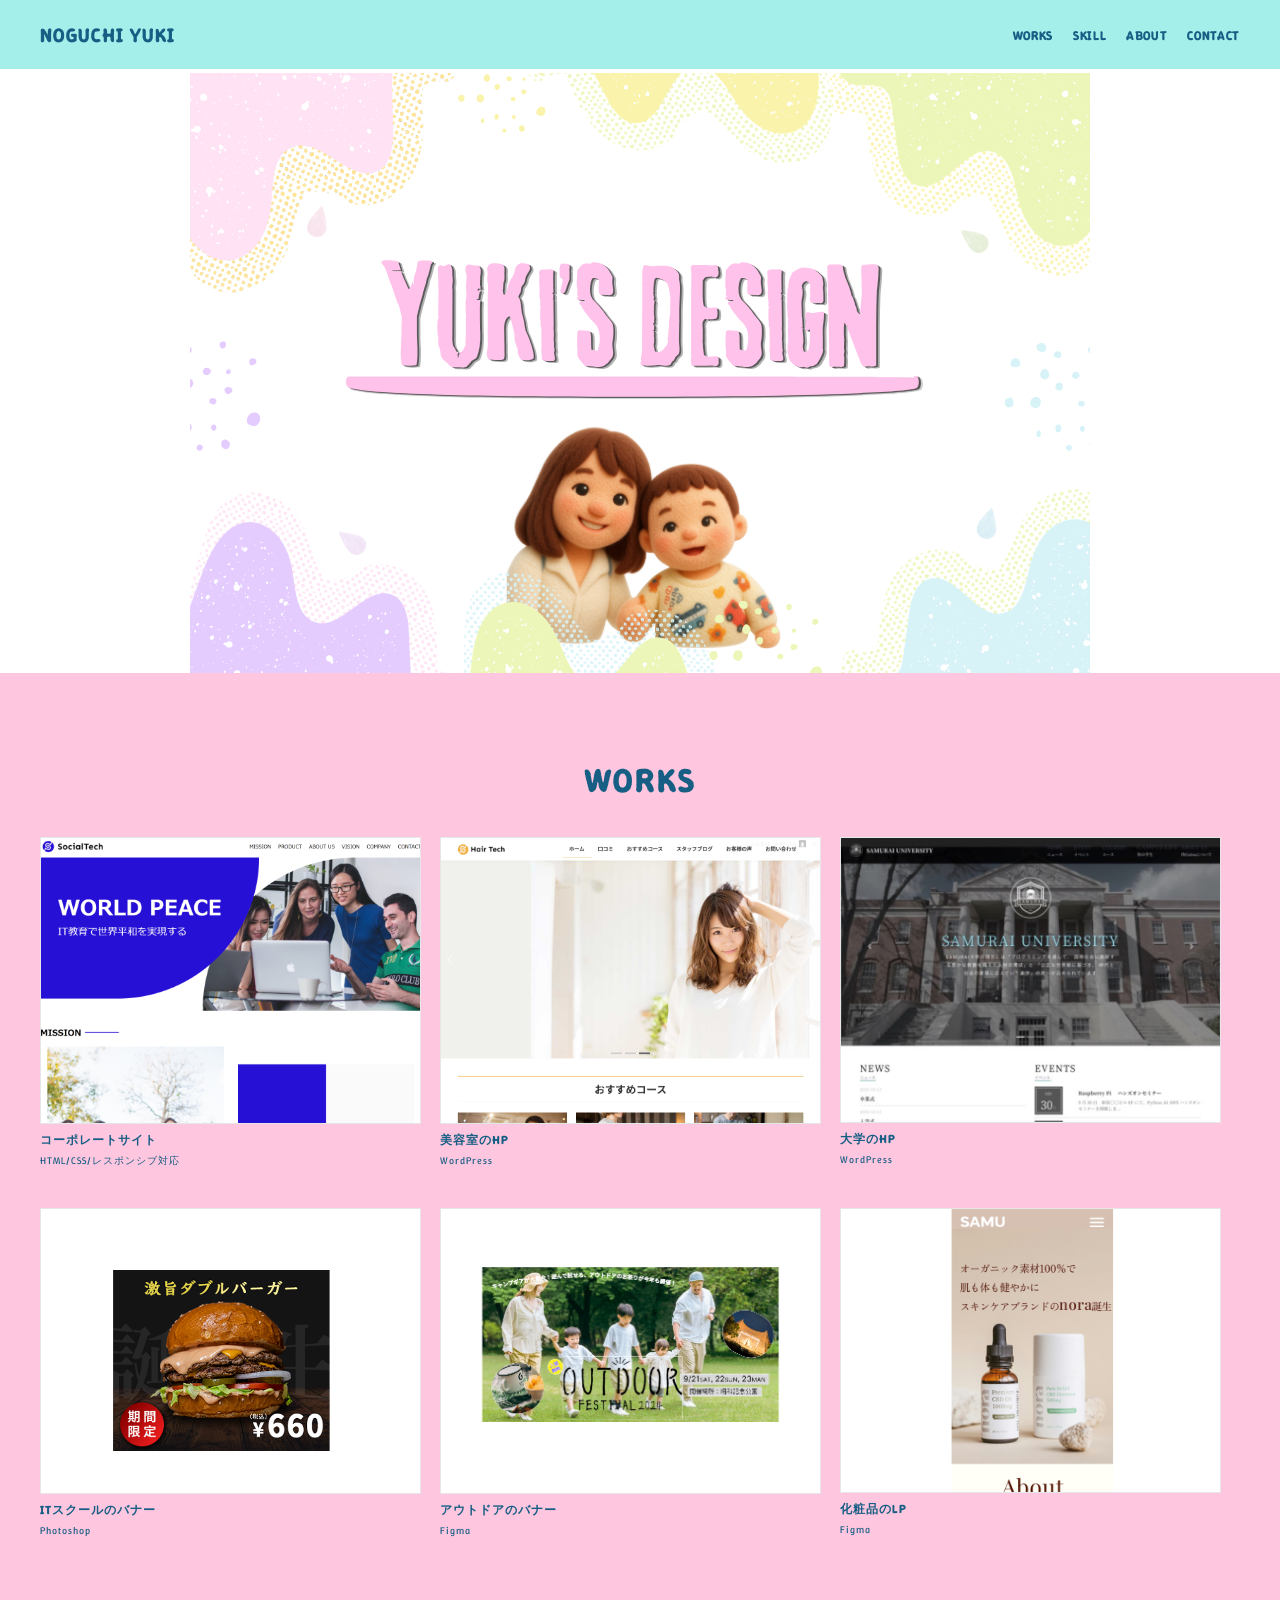
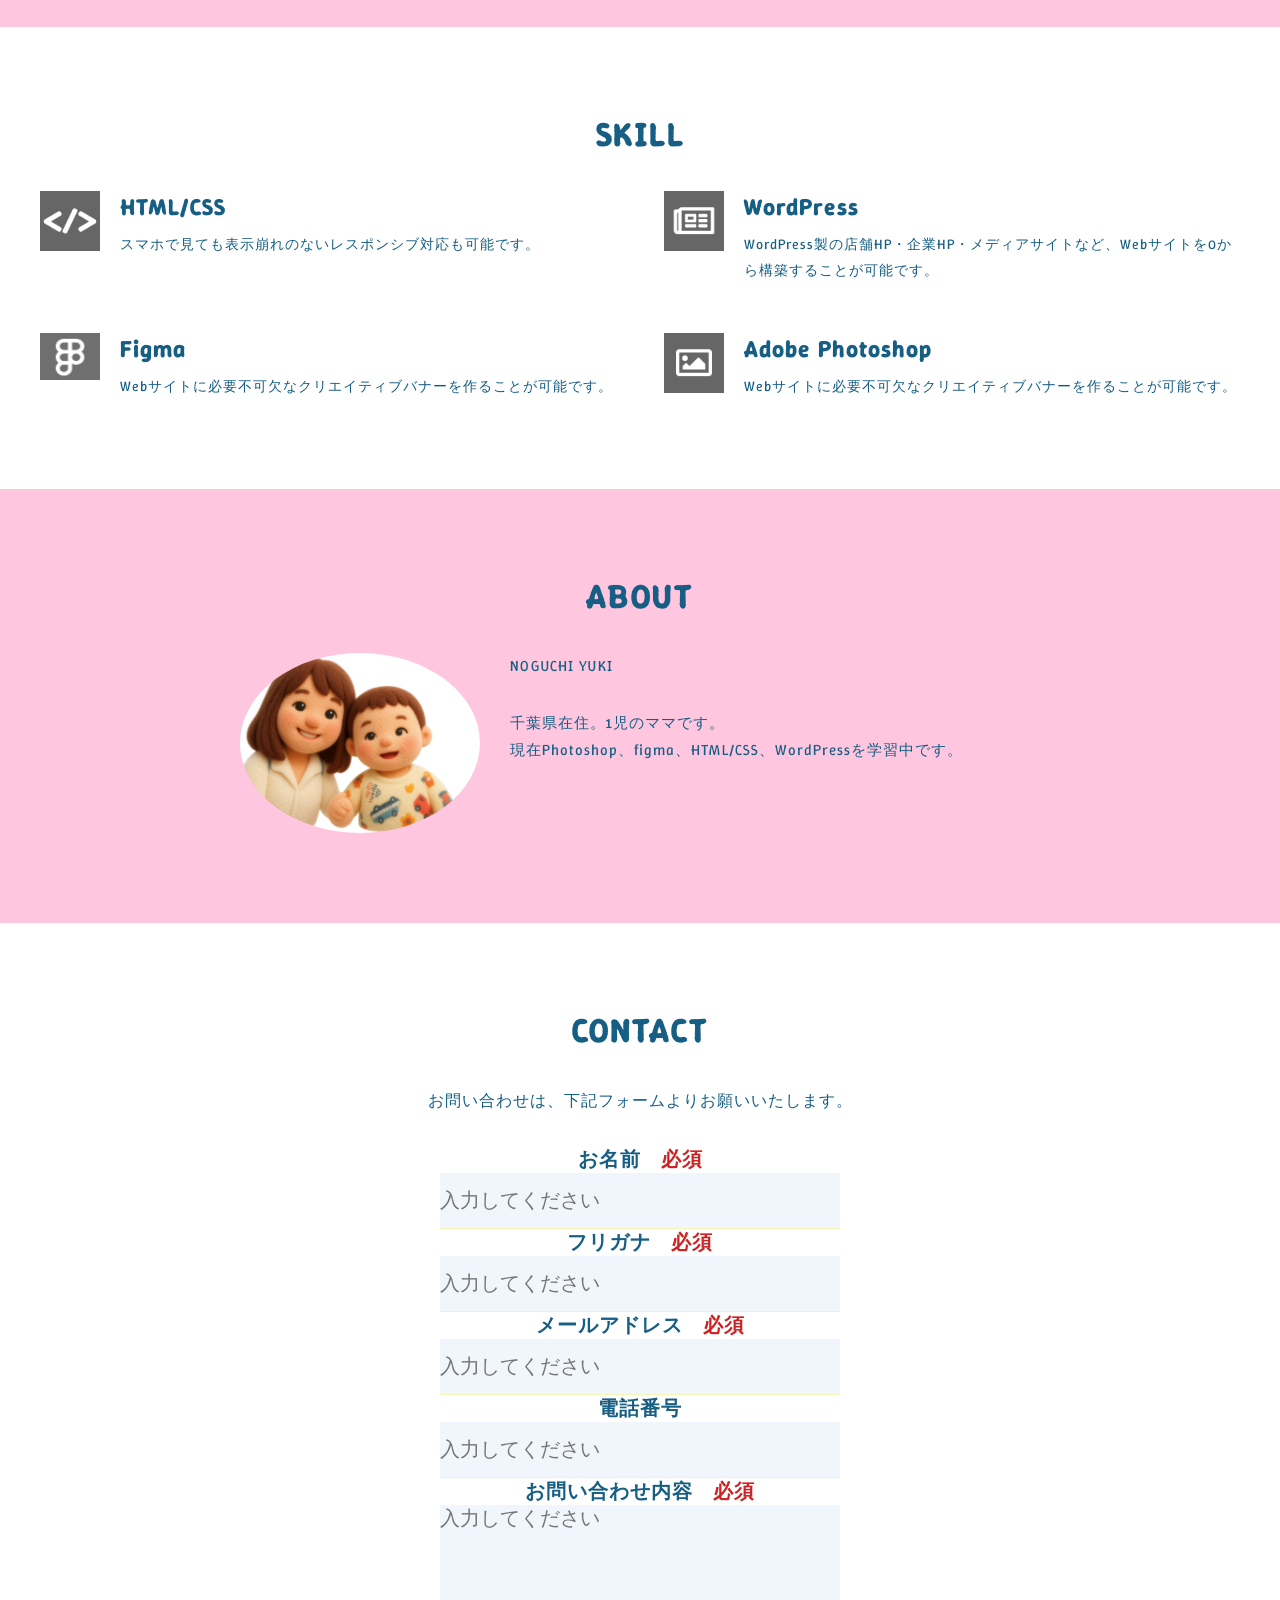
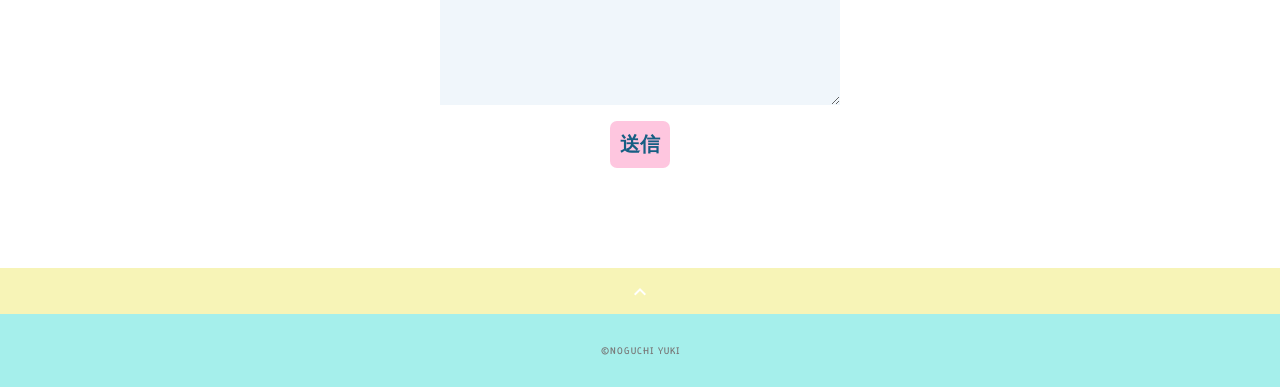
==== index.html @ 24662259 "2回目コミット" ====
<!DOCTYPE html>
<html>
<head>
  <meta charset="utf-8">
  <meta name="viewport" content="width=device-width, initial-scale=1.0, maximum-scale=1.0, minimum-scale=1.0">
  <title>YUKI ポートフォリオ</title>
  <link rel="preconnect" href="https://fonts.googleapis.com">
  <link rel="preconnect" href="https://fonts.gstatic.com" crossorigin>
  <link href="https://fonts.googleapis.com/css2?family=Chewy&family=M+PLUS+U:wght@100..900&family=Winky+Rough:ital,wght@0,300..900;1,300..900&display=swap" rel="stylesheet">
  <link href="https://fonts.googleapis.com/css?family=Material+Icons+Outlined" rel="stylesheet">
  <link href="css/ress.css" media="all" rel="stylesheet" type="text/css" />
  <link href="css/style.css" media="all" rel="stylesheet" type="text/css" />
</head>

<body>
  <div class="wrapper">
    
    <!-- header -->
    <header class="header ">
      <div class="container">
        <h1 class="header-logo">
          <a href="#">NOGUCHI YUKI</a>
        </h1>
        <nav class="gnav">
          <ul class="gnav-list">
            <li class="gnav-item"><a href="#works">WORKS</a></li>
            <li class="gnav-item"><a href="#skill">SKILL</a></li>
            <li class="gnav-item"><a href="#about">ABOUT</a></li>
            <li class="gnav-item"><a href="#contact">CONTACT</a></li>
          </ul>
        </nav>
      </div>
    </header>
    <!-- /header -->

    <main class="content">

      <!-- mv -->
      <div class="mv">
        <div class="mv-container">
          <img src="img/main.png" alt="">
        </div>
      </div>
      <!-- /mv -->

      <!-- works -->
      <section class="works section" id="works">
        <div class="container">
          <h2 class="title">WORKS</h2>
          <div class="works-list">
            <a class="works-item" href="works-1.html">
              <div class="works-img"><img src="img/works/html1.png" alt="html1" /></div>
              <p class="works-name">コーポレートサイト</p>
              <p class="works-info">HTML/CSS/レスポンシブ対応</p>
            </a>
          
            <a class="works-item" href="works-3.html">
              <div class="works-img"><img src="img/works/wordpress1.png" alt="WordPress" /></div>
              <p class="works-name">美容室のHP</p>
              <p class="works-info">WordPress</p>
            </a>
            <a class="works-item" href="works-6.html">
              <div class="works-img"><img src="img/works/wordpress2.png" alt="WordPress2" /></div>
              <p class="works-name">大学のHP</p>
              <p class="works-info">WordPress</p>
            </a>
            <a class="works-item" href="works-4.html">
              <div class="works-img"><img src="img/works/photoshop.png" alt="Photoshop" /></div>
              <p class="works-name">ITスクールのバナー</p>
              <p class="works-info">Photoshop</p>
            </a>
            <a class="works-item" href="works-2.html">
              <div class="works-img"><img src="img/works/figma2.png" alt="photoshop" /></div>
              <p class="works-name">アウトドアのバナー</p>
              <p class="works-info">Figma</p>
            </a>
            <a class="works-item" href="works-5.html">
              <div class="works-img"><img src="img/works/figma.png" alt="Figma" /></div>
              <p class="works-name">化粧品のLP</p>
              <p class="works-info">Figma</p>
            </a>
            
          </div>
        </div>
      </section>
      <!-- /works -->

      <!-- skill -->
      <section class="skill section" id="skill">
        <div class="container">
          <h2 class="title">SKILL</h2>
          <div class="skill-list">
            <div class="skill-item">
              <p class="skill-img"><img src="img/skills/html.png" alt="html"></p>
              <div class="skill-body">
                <h3 class="skill-name">HTML/CSS</h3>
                <p class="skill-text">
                  スマホで見ても表示崩れのないレスポンシブ対応も可能です。</p>
              </div>
            </div>
            <div class="skill-item">
              <p class="skill-img"><img src="img/skills/wordpress.png" alt="wordpress"></p>
              <div class="skill-body">
                <h3 class="skill-name">WordPress</h3>
                <p class="skill-text">
                  WordPress製の店舗HP・企業HP・メディアサイトなど、Webサイトを0から構築することが可能です。</p>
              </div>
            </div>
            <div class="skill-item">
              <p class="skill-img"><img src="img/skills/figma.png" alt="javascript"></p>
              <div class="skill-body">
                <h3 class="skill-name">Figma</h3>
                <p class="skill-text">
                  Webサイトに必要不可欠なクリエイティブバナーを作ることが可能です。</p>
              </div>
            </div>
            <div class="skill-item">
              <p class="skill-img"><img src="img/skills/photoshop.png" alt="photoshop"></p>
              <div class="skill-body">
                <h3 class="skill-name">Adobe Photoshop</h3>
                <p class="skill-text">
                  Webサイトに必要不可欠なクリエイティブバナーを作ることが可能です。</p>
              </div>
            </div>
            
          </div>
        </div>
      </section>
      <!-- /skill -->

      <!-- about -->
      <section class="about section" id="about">
        <div class="container">
          <h2 class="title">ABOUT</h2>
          <div class="profile">
            <p class="profile-img">
              <img src="img/about.png" alt="about">
            </p>
            <div class="profile-body">
              <p>
                NOGUCHI YUKI
              </p>
              <p>
                千葉県在住。1児のママです。<br>現在Photoshop、figma、HTML/CSS、WordPressを学習中です。
              </p>
              
            </div>
          </div>
        </div>
      </section>
      <!-- /about -->

      <!-- contact -->
      <section class="contact section" id="contact">
        <div class="container">
          <h2 class="title">CONTACT</h2>
          <p class="lead">
            お問い合わせは、<br class="sp-only">下記フォームよりお願いいたします。
          </p>


          <form>
            <div>
            <div class="contact-heading">
              <label class="contact-label">お名前<span class="contact-span">必須</span></label>
            </div>
            <div>
              <input type="text" name="name" placeholder="入力してください" class="contact-textbox">
            </div>
          </div>
          <div>
            <div class="contact-heading">
              <label class="contact-label">フリガナ<span class="contact-span">必須</span></label>
            </div>
            <div>
              <input type="text" name="hurigana" placeholder="入力してください" class="contact-textbox">
            </div>
          </div>
          <div>
            <div class="contact-heading">
              <label class="contact-label">メールアドレス<span class="contact-span">必須</span></label>
            </div>
            <div>
              <input type="text" name="email" placeholder="入力してください" class="contact-textbox">
            </div>
          </div>
          <div>
            <div class="contact-heading">
              <label class="contact-label">電話番号</label>
            </div>
            <div>
              <input type="text" name="tel" placeholder="入力してください" class="contact-textbox">
            </div>
          </div>
          <div>
            <div class="contact-heading">
              <label class="contact-label">お問い合わせ内容<span class="contact-span">必須</span></label>
            </div>
            <div>
              <textarea class="contact-textarea" placeholder="入力してください" name="message"></textarea>
            </div>
          </div>
          <div>
               
            <input type="submit" value="送信"  class="btn-submit">
          </form>
          
        </div>
      </section>
     
      <!-- /contact -->
      <div class="page-top" id="js-page-top">
        <span class="material-icons-outlined">expand_less</span>
      </div>
    </main>

    <!-- footer -->
    <footer class="footer">
      <div class="copyright">&copy;NOGUCHI YUKI</div>
    </footer>
    <!-- /footer -->

  </div>
  <script src="https://ajax.googleapis.com/ajax/libs/jquery/3.6.0/jquery.min.js"></script>
  <script type='text/javascript' src="js/script.js"></script>
</body>
</html>
---- css/ress.css ----
/*!
 * ress.css • v3.0.1
 * MIT License
 * github.com/filipelinhares/ress
 */

/* # =================================================================
   # Global selectors
   # ================================================================= */

html {
  box-sizing: border-box;
  word-break: normal;
  -moz-tab-size: 4;
  tab-size: 4;

  -webkit-text-size-adjust: 100%; /* Prevent adjustments of font size after orientation changes in iOS */
}

*,
::before,
::after {
  box-sizing: inherit;
  background-repeat: no-repeat; /* Set `background-repeat: no-repeat` to all elements and pseudo elements */
}

::before,
::after {
  vertical-align: inherit;
  text-decoration: inherit; /* Inherit text-decoration and vertical align to ::before and ::after pseudo elements */
}

* {
  margin: 0;
  padding: 0; /* Reset `padding` and `margin` of all elements */
}

/* # =================================================================
   # General elements
   # ================================================================= */

hr {
  overflow: visible; /* Show the overflow in Edge and IE */
  height: 0; /* Add the correct box sizing in Firefox */
}

details,
main {
  display: block; /* Render the `main` element consistently in IE. */
}

summary {
  display: list-item; /* Add the correct display in all browsers */
}

small {
  font-size: 80%; /* Set font-size to 80% in `small` elements */
}

[hidden] {
  display: none; /* Add the correct display in IE */
}

abbr[title] {
  /* Add the correct text decoration in Chrome, Edge, IE, Opera, and Safari */
  text-decoration: underline;
  text-decoration: underline dotted;
  border-bottom: none; /* Remove the bottom border in Chrome 57 */
}

a {
  background-color: transparent; /* Remove the gray background on active links in IE 10 */
}

a:active,
a:hover {
  outline-width: 0; /* Remove the outline when hovering in all browsers */
}

code,
kbd,
pre,
samp {
  font-family: monospace, monospace; /* Specify the font family of code elements */
}

pre {
  font-size: 1em; /* Correct the odd `em` font sizing in all browsers */
}

b,
strong {
  font-weight: bolder; /* Add the correct font weight in Chrome, Edge, and Safari */
}

/* https://gist.github.com/unruthless/413930 */
sub,
sup {
  position: relative;
  font-size: 75%;
  line-height: 0;
  vertical-align: baseline;
}

sub {
  bottom: -.25em;
}

sup {
  top: -.5em;
}

/* # =================================================================
   # Forms
   # ================================================================= */

input {
  border-radius: 0;
}

/* Replace pointer cursor in disabled elements */
[disabled] {
  cursor: default;
}

[type="number"]::-webkit-container-spin-button,
[type="number"]::-webkit-outer-spin-button {
  height: auto; /* Correct the cursor style of increment and decrement buttons in Chrome */
}

[type="search"] {
  outline-offset: -2px; /* Correct the outline style in Safari */

  -webkit-appearance: textfield; /* Correct the odd appearance in Chrome and Safari */
}

[type="search"]::-webkit-search-decoration {
  -webkit-appearance: none; /* Remove the container padding in Chrome and Safari on macOS */
}

textarea {
  overflow: auto; /* Internet Explorer 11+ */
  resize: vertical; /* Specify textarea resizability */
}

button,
input,
optgroup,
select,
textarea {
  font: inherit; /* Specify font inheritance of form elements */
}

optgroup {
  font-weight: bold; /* Restore the font weight unset by the previous rule */
}

button {
  overflow: visible; /* Address `overflow` set to `hidden` in IE 8/9/10/11 */
}

button,
select {
  text-transform: none; /* Firefox 40+, Internet Explorer 11- */
}

/* Apply cursor pointer to button elements */
button,
[type="button"],
[type="reset"],
[type="submit"],
[role="button"] {
  cursor: pointer;
  color: inherit;
}

/* Remove container padding and border in Firefox 4+ */
button::-moz-focus-container,
[type="button"]::-moz-focus-container,
[type="reset"]::-moz-focus-container,
[type="submit"]::-moz-focus-container {
  padding: 0;
  border-style: none;
}

/* Replace focus style removed in the border reset above */
button:-moz-focusring,
[type="button"]::-moz-focus-container,
[type="reset"]::-moz-focus-container,
[type="submit"]::-moz-focus-container {
  outline: 1px dotted ButtonText;
}

button,
html [type="button"],
/* Prevent a WebKit bug where (2) destroys native `audio` and `video`controls in Android 4 */
[type="reset"],
[type="submit"] {
  -webkit-appearance: button; /* Correct the inability to style clickable types in iOS */
}

/* Remove the default button styling in all browsers */
button,
input,
select,
textarea {
  border-style: none;
  background-color: transparent;
}

/* Style select like a standard input */
select {
  -webkit-appearance: none; /* Chrome 41+ */
  -moz-appearance: none; /* Firefox 36+ */
}

select::-ms-expand {
  display: none; /* Internet Explorer 11+ */
}

select::-ms-value {
  color: currentColor; /* Internet Explorer 11+ */
}

legend {
  display: table; /* Correct the text wrapping in Edge and IE */
  max-width: 100%; /* Correct the text wrapping in Edge and IE */
  max-width: 100%; /* Correct the text wrapping in Edge 18- and IE */
  white-space: normal; /* Correct the text wrapping in Edge and IE */
  color: inherit; /* Correct the color inheritance from `fieldset` elements in IE */
  border: 0; /* Correct `color` not being inherited in IE 8/9/10/11 */
}

::-webkit-file-upload-button {
  font: inherit; /* Change font properties to `inherit` in Chrome and Safari */
  color: inherit;
  /* Correct the inability to style clickable types in iOS and Safari */

  -webkit-appearance: button;
}

/* # =================================================================
   # Specify media element style
   # ================================================================= */

img {
  border-style: none; /* Remove border when inside `a` element in IE 8/9/10 */
}

/* Add the correct vertical alignment in Chrome, Firefox, and Opera */
progress {
  vertical-align: baseline;
}

/* # =================================================================
   # Accessibility
   # ================================================================= */

/* Hide content from screens but not screenreaders */
@media screen {
  [hidden~="screen"] {
    display: inherit;
  }
  [hidden~="screen"]:not(:active):not(:focus):not(:target) {
    position: absolute !important;
    clip: rect(0 0 0 0) !important;
  }
}

/* Specify the progress cursor of updating elements */
[aria-busy="true"] {
  cursor: progress;
}

/* Specify the pointer cursor of trigger elements */
[aria-controls] {
  cursor: pointer;
}

/* Specify the unstyled cursor of disabled, not-editable, or otherwise inoperable elements */
[aria-disabled] {
  cursor: default;
}
---- css/style.css ----
body {
  font-family: "Winky Rough", sans-serif;
  font-optical-sizing: auto;
  font-weight: weight;
  font-style: normal;
  font-size: 20px;
  letter-spacing: .05em;
  color: #165e83;
}


a {
  transition: opacity .3s;
  text-decoration: none;
  color: #1ca9e3;
}

img {
  max-width: 100%;
  height: auto;
  vertical-align: bottom;
  border-style: none;
}



.pc-only {
  display: block;
}

.sp-only {
  display: none;
}

/*--------------------------------
 レイアウト
---------------------------------*/
.wrapper {
  padding-top: 73px;
}

.section {
  padding: 90px 0;
}

.section:nth-of-type(odd) {
  background-color: #FEC6DF;
}

.container {
  max-width: 1340px;
  margin: 0 auto;
  padding: 0 40px;
}

/*--------------------------------
 見出し
---------------------------------*/
.title {
  font-size: 34px;
  font-weight: bold;
  line-height: 1;
  margin-bottom: 40px;
  text-align: center;
  letter-spacing: .05em;
  color: #165e83;
}

.lead {
  font-size: 16px;
  line-height: 1.8;
  margin-bottom: 30px;
}

/*--------------------------------
ヘッダー
---------------------------------*/
.header {
  position: fixed;
  top: 0;
  z-index: 1;
  width: 100%;
  background-color: #A5EFEB;
  box-shadow: 0 5px 10px -6px F7F4B7(0,0,0,.1);
}

.header .container {
  display: flex;
  align-items: center;
  justify-content: space-between;
  padding: 20px 40px;
}

.header-logo {
  font-size: 20px;
  font-weight: bold;
  line-height: 1.2;
  margin-right: 20px;
  letter-spacing: .05em;
}

.header-logo a {
  color: #165e83;
}

.gnav-list {
  display: flex;
  justify-content: space-between;
  list-style: none;
}

.gnav-item:not(:last-child) {
  margin-right: 20px;
}

.gnav-item a {
  position: relative;
  font-size: 13px;
  font-weight: bold;
  display: inline-block;
  padding: 5px 0;
  transition: .3s;
  letter-spacing: .05em;
  color: #165e83;
}
.gnav-item a:after {
  position: absolute;
  bottom: 0;
  left: 50%;
  width: 0;
  height: 3px;
  content: "";
  transition: .3s;
  -webkit-transform: translateX(-50%);
  transform: translateX(-50%);
  background-color: #165e83;
}

.gnav-item a:hover:after {
  width: 100%;
}

/*--------------------------------
 メインビジュアル
---------------------------------*/
.mv {
  display: flex;
  align-items: center;
  justify-content: center;
  height: auto;
  text-align: center;
}

.mv-container {
  position: relative;
  padding: 0 20px;
}

.mv-container img {
  width: 100%;
  height: auto;
}

/*--------------------------------
 Works
---------------------------------*/
.works-list {
  display: flex;
  flex-wrap: wrap;
  margin-bottom: -40px;
}

.works-item {
  width: 31.74603%;
  margin-right: 1.58730%;
  margin-bottom: 40px;
  color: #165e83;
}

.works-item:hover {
  opacity: .9;
}

.works-item:nth-of-type(3n) {
  margin-right: 0;
}

.works-img img {
  border: 1px solid #e6e6e6;
}

.works-name {
  font-size: 12px;
  font-weight: bold;
  margin-top: 8px;
}

.works-info {
  font-size: 10px;
  margin-top: 5px;
}

/*--------------------------------
 Skill
---------------------------------*/
.skill-list {
  display: flex;
  flex-wrap: wrap;
  justify-content: space-between;
  margin-bottom: -50px;
}

.skill-item {
  display: flex;
  align-items: flex-start;
  justify-content: space-between;
  width: 48%;
  margin-bottom: 50px;
}

.skill-img {
  width: 60px;
  height: auto;
  margin-right: 20px;
}

.skill-body {
  flex: 1;
}

.skill-name {
  margin-bottom: 10px;
}

.skill-text {
  font-size: 14px;
  line-height: 1.8;
}

/*--------------------------------
 About
---------------------------------*/
.profile {
  display: flex;
  flex-wrap: wrap;
  max-width: 800px;
  margin: 0 auto;
}
.profile-img {
  width: 30%;
  height: 25%;
  margin-right: 30px;
  border-radius: 50%;
}
.profile-img img {
  border-radius: 50%;
}
.profile-body {
  flex: 1;
}

.profile-body p {
  font-size: 15px;
  line-height: 1.8;
}

.profile-body p:not(:last-child) {
  margin-bottom: 30px;
}

/*--------------------------------
 Contact
---------------------------------*/
.contact {
  text-align: center;
  display: flex;
  justify-content: center;
}

.contact-item:not(:last-child) {
  margin-right: 10px;
}

.contact-text {
  margin-top: 10px;
}

.contact-label {
   font-weight: bold;
}

.contact-span {
   color: #ce2222;
   margin: 0 0 0 20px;
   font-weight: bold;
 }

 /* テキストボックス */
 .contact-textbox {
   border-top: 0px;
   border-left: 0px;
   border-right: 0px;
   border-bottom-width: 1px;
   border-bottom-color: #F7F4B7;
   border-style: solid;
   background-color: #F0F6FB;
   width: 400px;
   height: 56px;
 }
 
 /* お問い合わせ内容のテキストエリア */
 .contact-textarea {
   border-top: 0px;
   border-left: 0px;
   border-right: 0px;
   border-bottom-width: 1px;
   border-bottom-color: #F7F4B7;
   background-color: #F0F6FB;
   width: 400px;
   height: 200px;
}

.btn-submit{
  margin: 10px;
  padding: 10px;
  border-radius: 7px;
  background-color: #FEC6DF;
  font-weight: bold;
  font-size: 20px;
   cursor: pointer;
}


/*--------------------------------
 ページトップ
---------------------------------*/
.page-top {
  font-weight: bold;
  padding: 10px;
  cursor: pointer;
  text-align: center;
  background-color: #F7F4B7;
}

.page-top .material-icons-outlined {
  vertical-align: bottom;
  color: #fff;
}

/*--------------------------------
 フッター
---------------------------------*/
.footer {
  padding: 30px;
  background-color: #A5EFEB;
}

.copyright {
  font-size: 10px;
  text-align: center;
  color: #797979;
}

/*--------------------------------
 下層：Worksページ
---------------------------------*/
.article {
  padding: 80px 0;
}

.article-container {
  max-width: 1040px;
  margin: 0 auto;
  padding: 0 20px;
}

.article-title {
  margin-bottom: 30px;
  text-align: center;
}

.article-body {
  max-width: 720px;
  margin: 0 auto;
  margin-bottom: 80px;
}

.article-body h3 {
  position: relative;
  font-size: 18px;
  margin-bottom: 5px;
  padding-left: 1em;
}

.article-body img {
  width: 100%;
  height: auto;
}

.article-body h3:not(:first-child) {
  margin-top: 50px;
}

.article-body h3::before {
  position: absolute;
  top: 0;
  left: 0;
  width: 4px;
  height: 100%;
  content: "";
  border-radius: 3px;
  background-color: #333;
}

.article-body p {
  font-size: 15px;
  line-height: 1.8;
  margin-bottom: 30px;
}

.home-link {
  text-align: center;
}

/*media Queries 767
----------------------------------------------------*/
@media screen and (max-width: 767px) {
  body {
    font-size: 14px;
  }

  .pc-only {
    display: none;
  }

  .sp-only {
    display: block;
  }

  /* 見出し */
  .title {
    font-size: 26px;
    margin-bottom: 20px;
  }

  .lead {
    font-size: 14px;
    line-height: 1.7;
    margin-bottom: 20px;
  }

  /* レイアウト */
  .wrapper {
    padding-top: 57px;
  }

  .section {
    padding: 60px 0;
  }

  .container {
    padding: 0 20px;
  }

  /* ヘッダー */
  .header .container {
    padding: 15px;
  }

  .header-logo {
    font-size: 15px;
    margin-right: 15px;
  }

  .gnav-item:not(:last-child) {
    margin-right: 10px;
  }

  .gnav-item a {
    font-size: 10px;
  }

  .gnav-item a:after {
    display: none;
  }

  /*  メインビジュアル */
  .mv {
    height: 40vh;
  }

  .mv-container {
    padding: 0 20px;
  }

  .mv-title {
    font-size: 30px;
  }
  .mv-subtitle {
    font-size: 16px;
    margin-bottom: 20px;
  }

  .mv-text {
    top: 75%;
    font-size: 14px;
    line-height: 1.7;
  }

  /* Works */
  .works-name {
    font-size: 12px;
  }

  .works-info {
    margin-top: 3px;
  }

  .works-list {
    justify-content: space-between;
  }

  .works-item {
    flex: 0 0 48%;
    margin-right: 0;
    margin-bottom: 30px;
  }

  /* Skill */
  .skill-list {
    display: block;
    margin-bottom: 0;
  }

  .skill-item {
    width: 100%;
    margin-bottom: 35px;
  }

  .skill-item:last-child {
    margin-bottom: 0;
  }

  .skill-name {
    margin-bottom: 5px;
  }

  .skill-text {
    font-size: 13px;
    line-height: 1.7;
  }

  /* About */
  .profile {
    display: block;
  }
  .profile-img {
    width: 150px;
    margin: 0 auto;
    margin-bottom: 25px;
  }

  .profile-body p {
    font-size: 14px;
    line-height: 1.7;
  }

  .profile-body p:not(:last-child) {
    margin-bottom: 20px;
  }

  /* フッター */
  .footer {
    padding: 20px;
  }

  /* 下層ページ */
  .article {
    padding: 50px 0;
  }

  .article-body h3 {
    font-size: 16px;
    padding-left: .8em;
  }

  .article-body h3:not(:first-child) {
    margin-top: 30px;
  }

  .article-body p {
    font-size: 14px;
    line-height: 1.7;
    margin-bottom: 20px;
  }
}
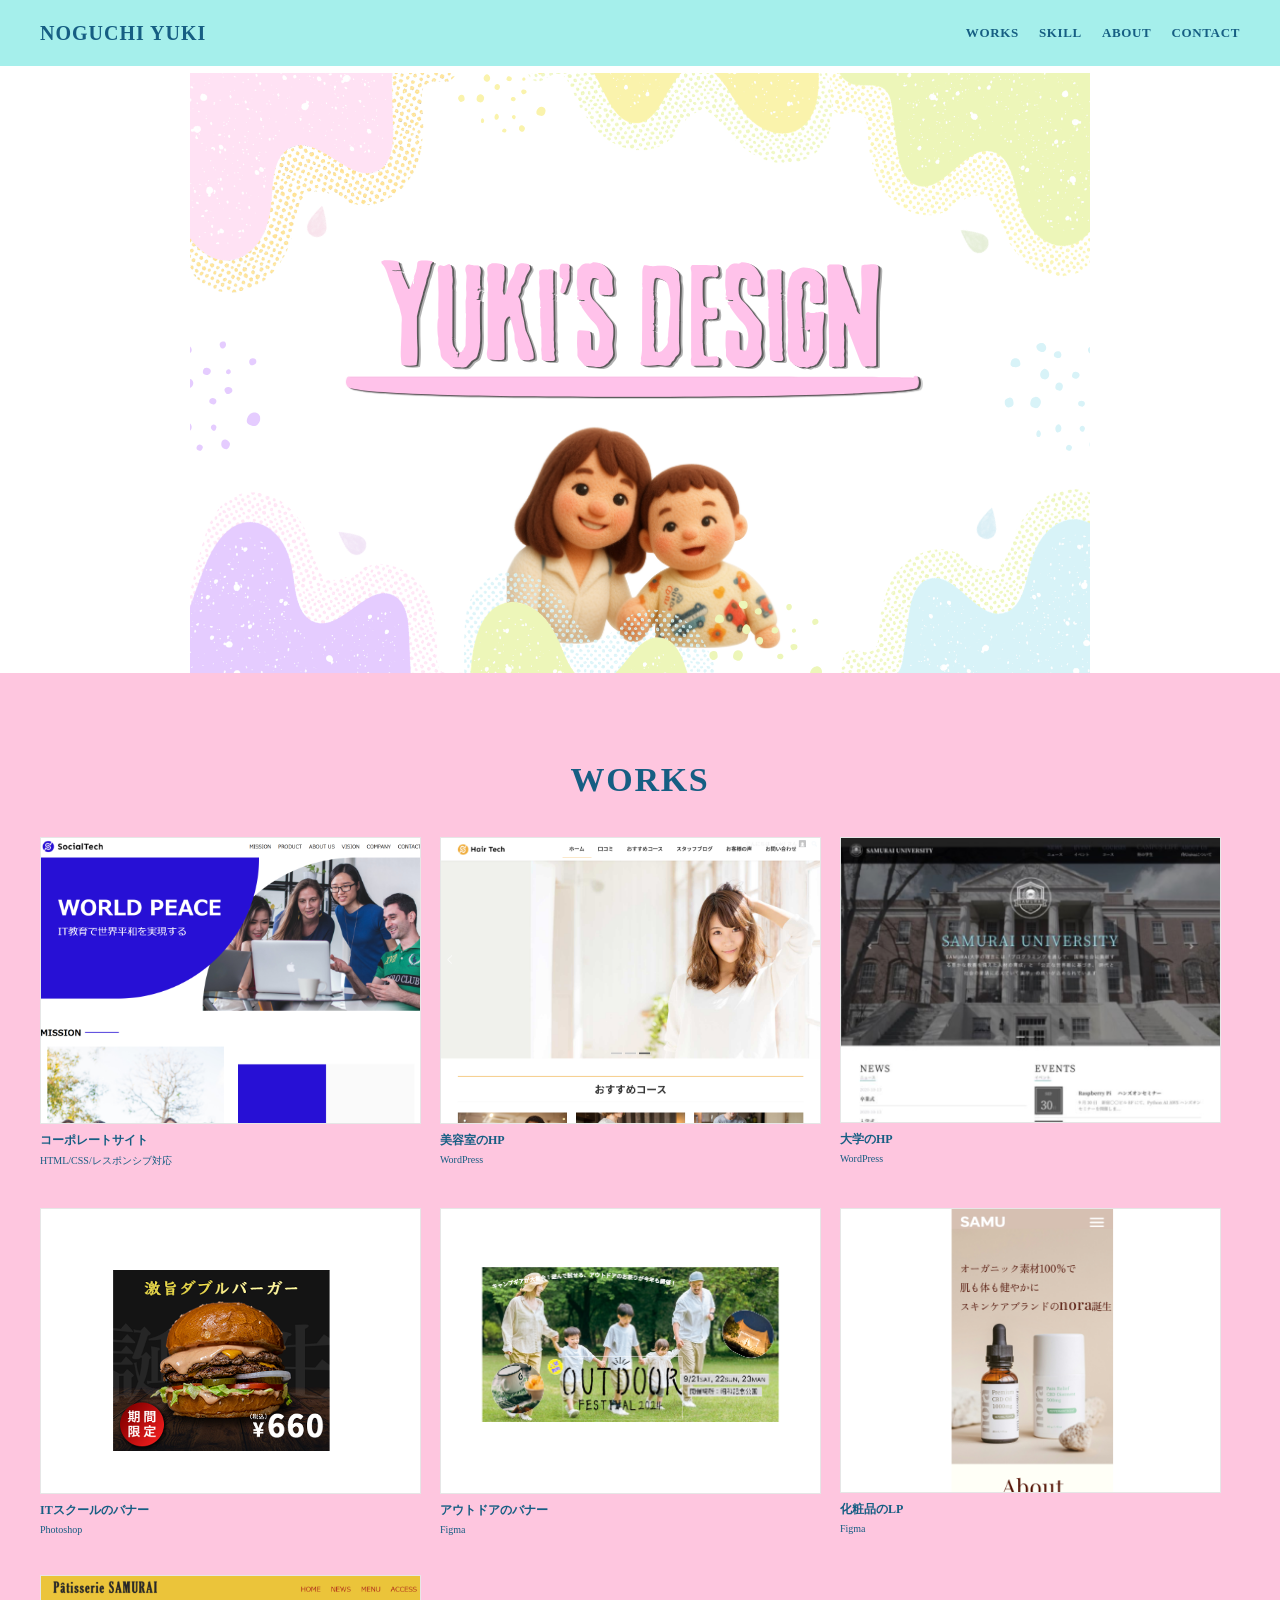
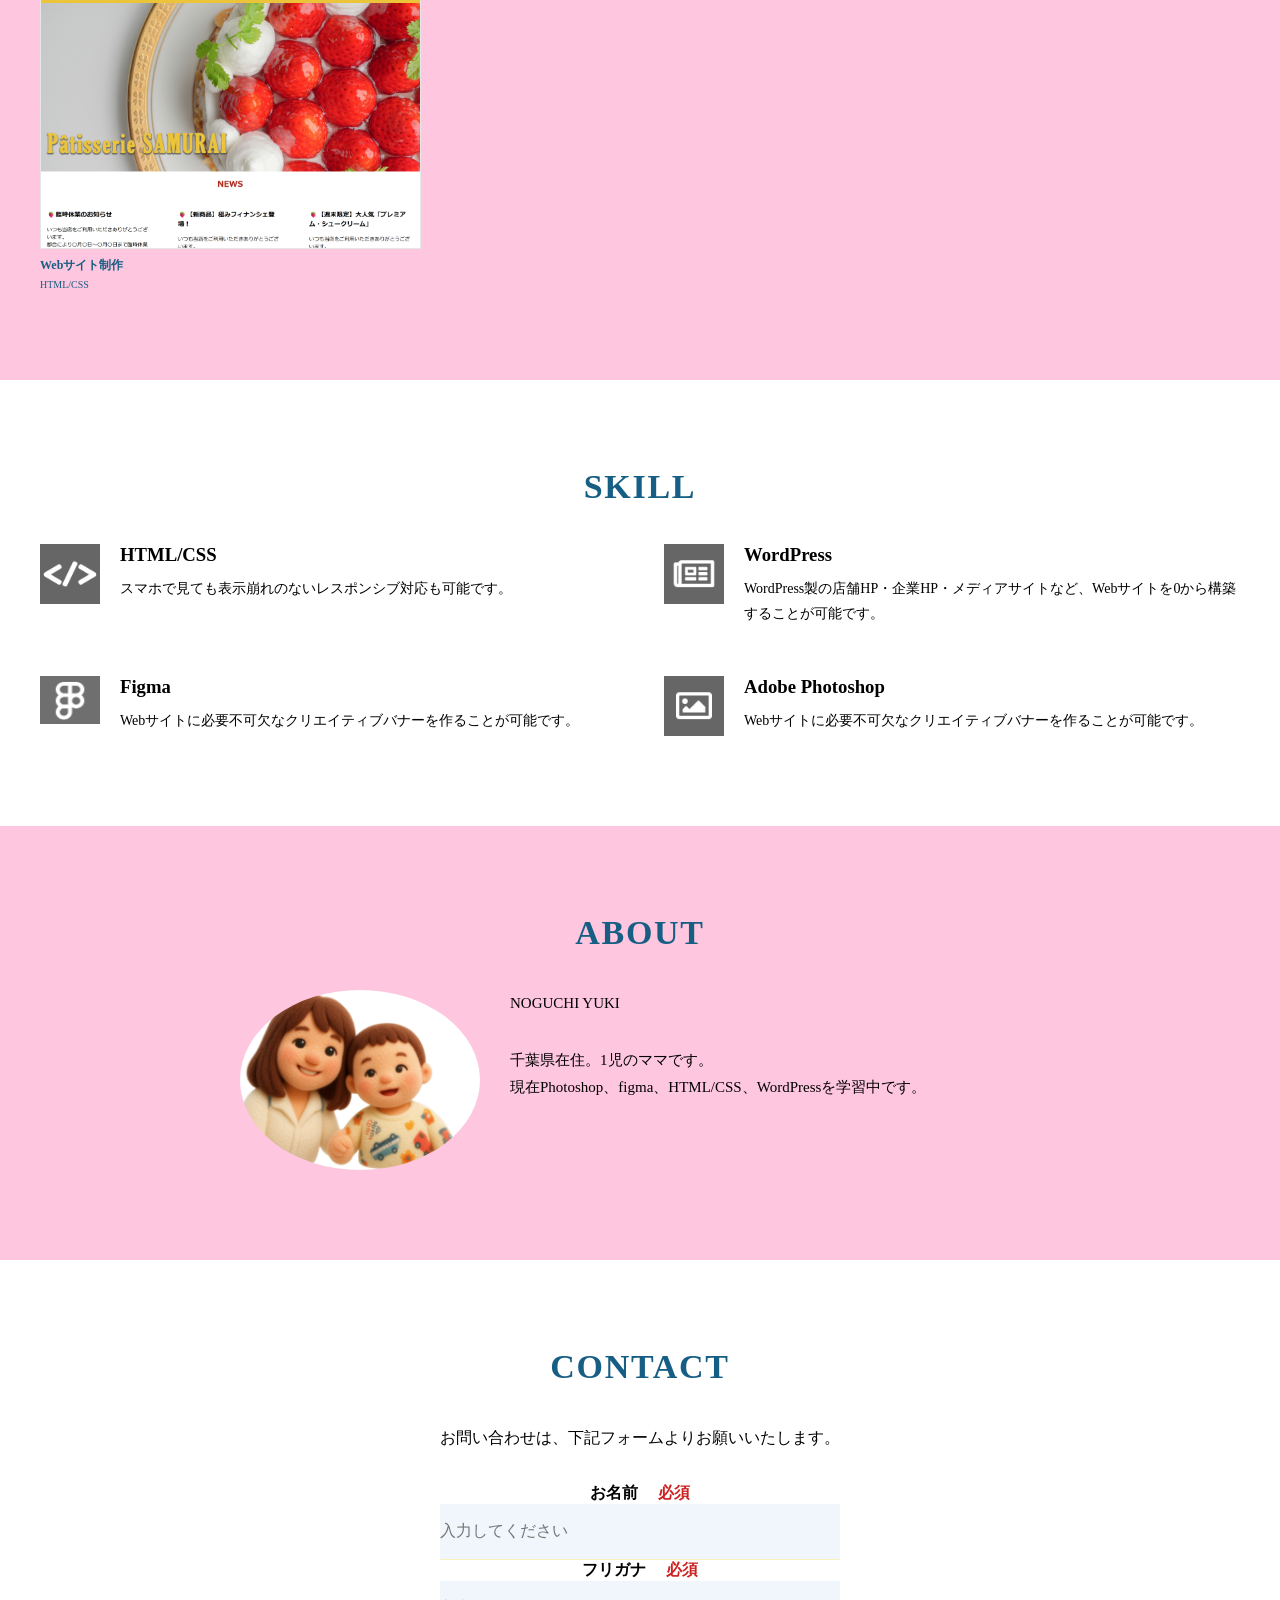
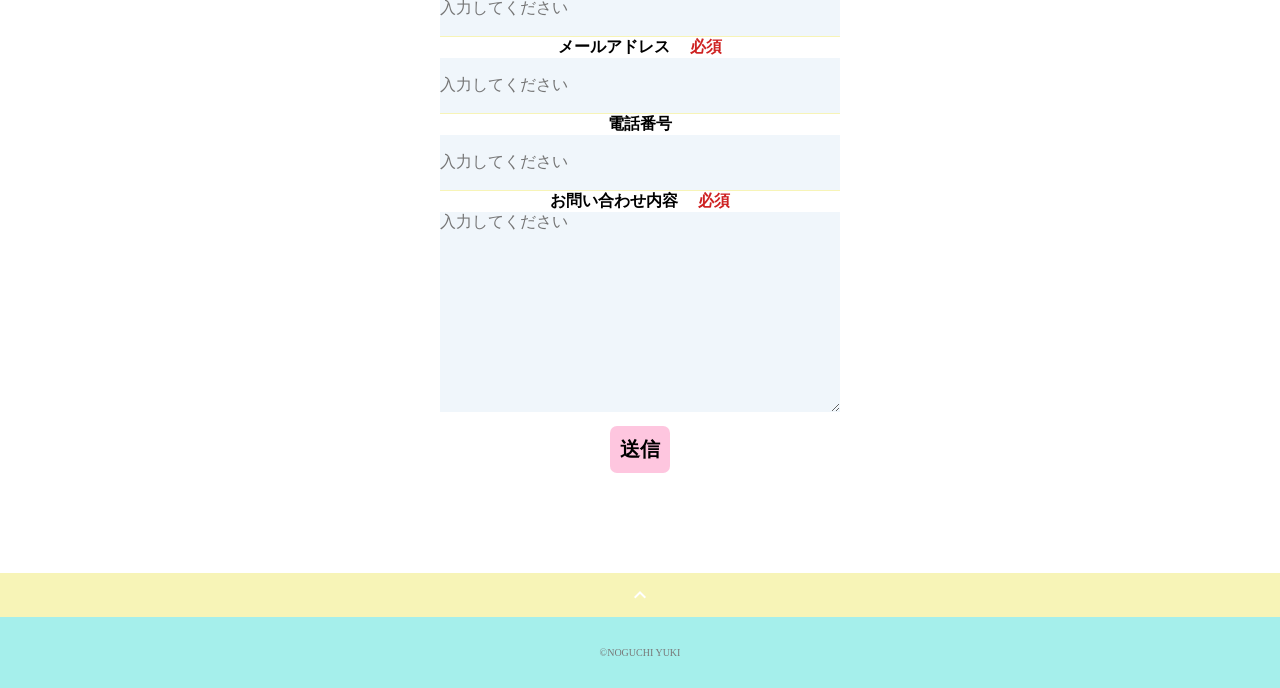
==== commit a709eba1: "３回目コミット" ====
--- a/index.html
+++ b/index.html
@@ -79,6 +79,12 @@
               <p class="works-name">化粧品のLP</p>
               <p class="works-info">Figma</p>
             </a>
+
+            <a class="works-item" href="works-7.html">
+              <div class="works-img"><img src="img/works/web.png" alt="Webサイト" /></div>
+              <p class="works-name">Webサイト制作</p>
+              <p class="works-info">HTML/CSS</p>
+            </a>
             
           </div>
         </div>
--- a/css/style.css
+++ b/css/style.css
@@ -1,13 +1,3 @@
-body {
-  font-family: "Winky Rough", sans-serif;
-  font-optical-sizing: auto;
-  font-weight: weight;
-  font-style: normal;
-  font-size: 20px;
-  letter-spacing: .05em;
-  color: #165e83;
-}
-
 
 a {
   transition: opacity .3s;
